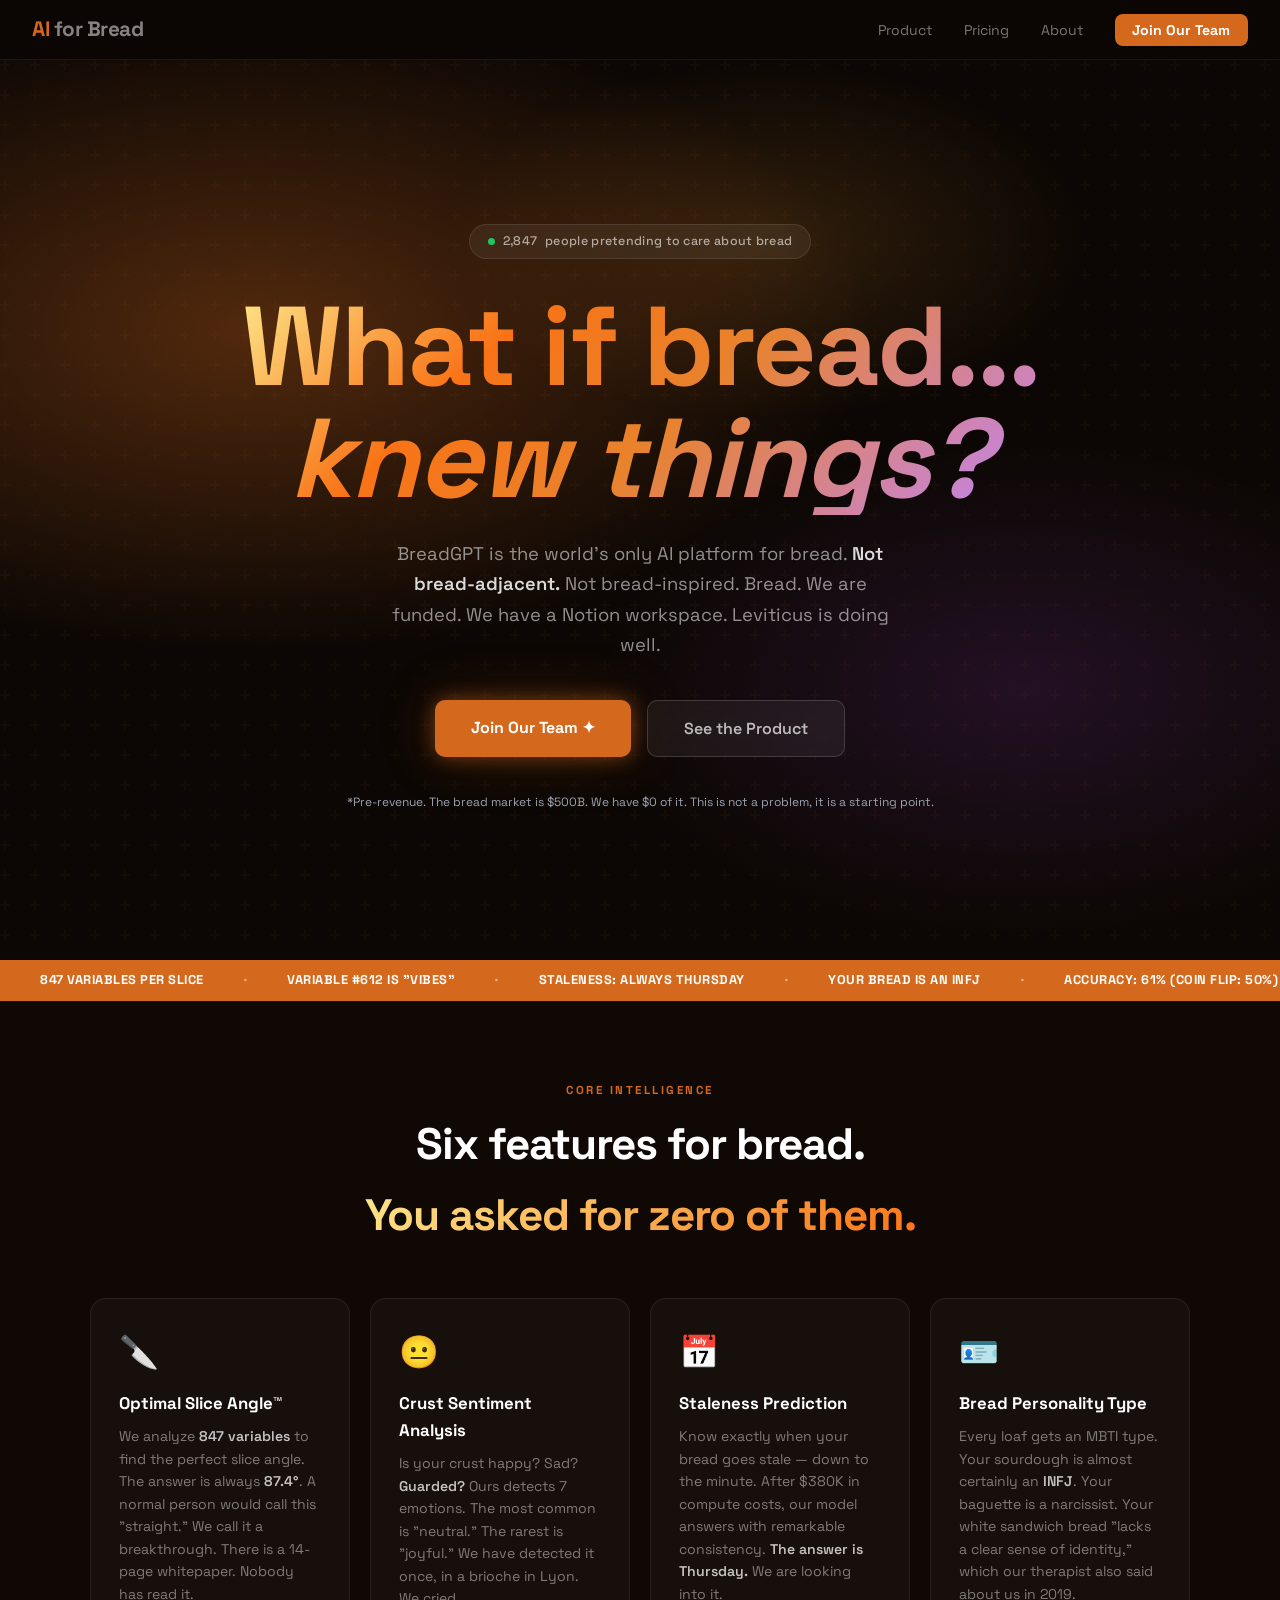
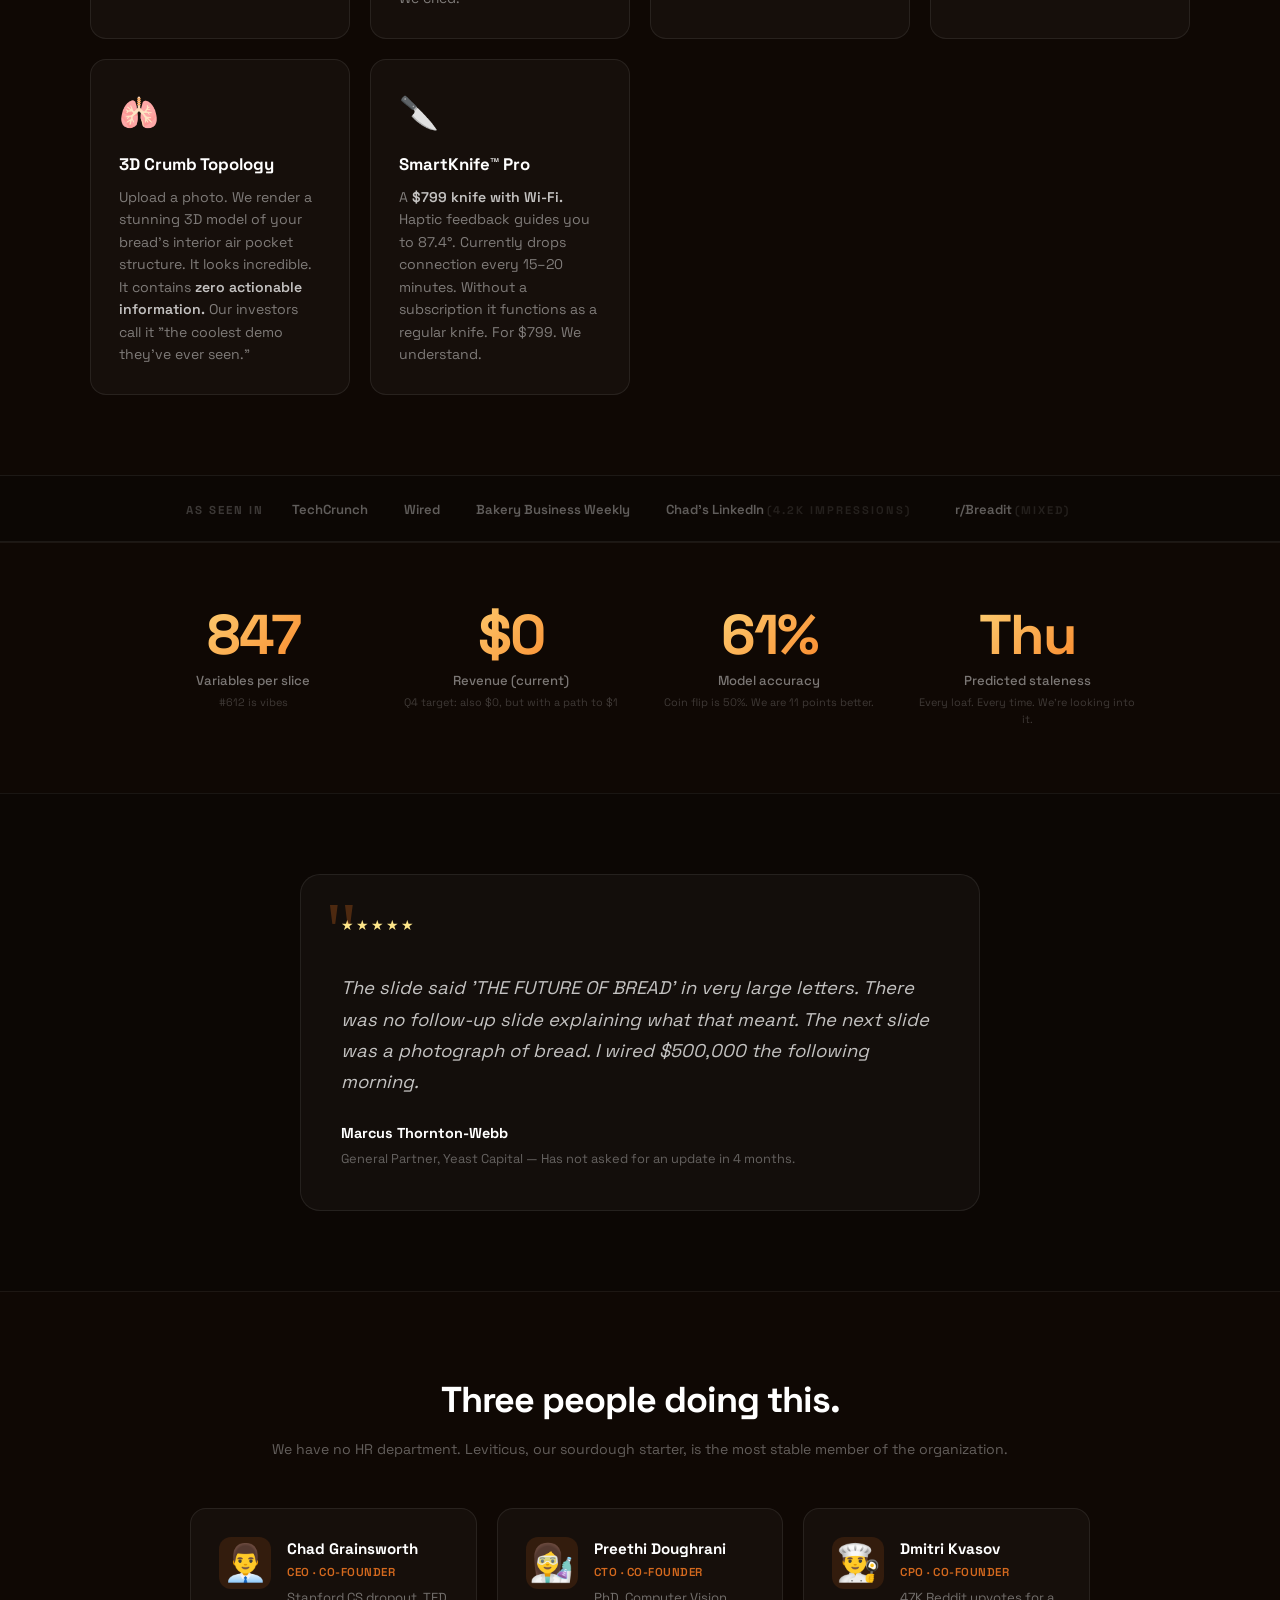
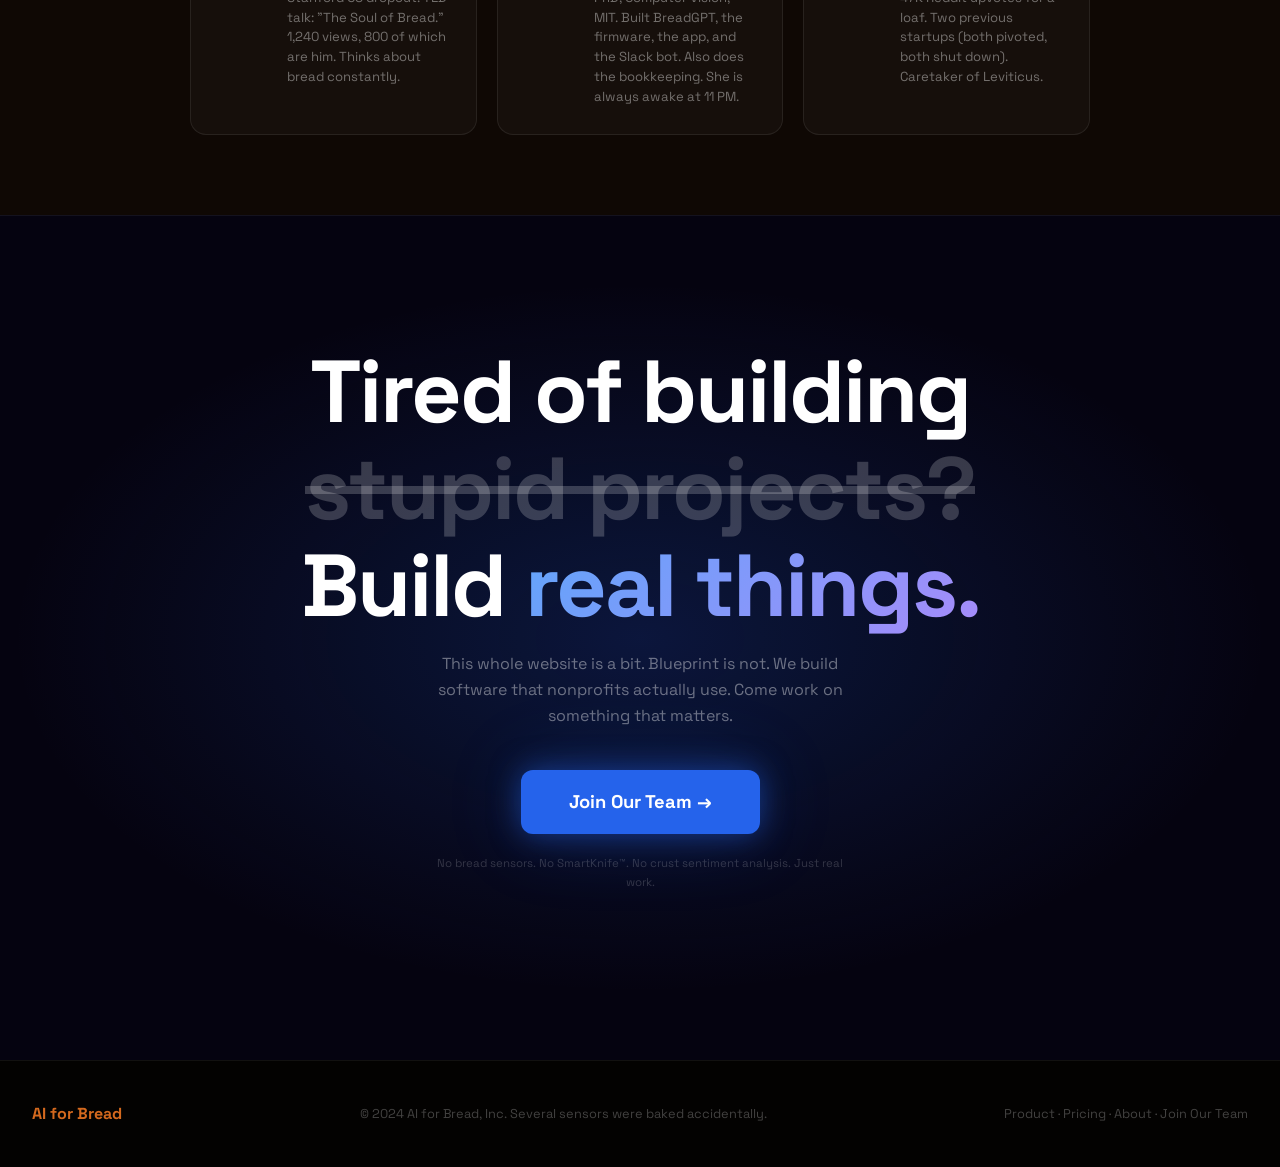
==== index.html @ 29cb82d1 "Initial commit - AI for Bread website" ====
<!DOCTYPE html>
<html lang="en">
<head>
  <meta charset="UTF-8">
  <meta name="viewport" content="width=device-width, initial-scale=1.0">
  <title>AI for Bread — We Are So Serious About This</title>
  <link rel="stylesheet" href="styles.css">
  <link rel="icon" href="data:image/svg+xml,<svg xmlns='http://www.w3.org/2000/svg' viewBox='0 0 100 100'><text y='.9em' font-size='90'>🍞</text></svg>">
  <style>
    body { font-family: 'Space Grotesk', sans-serif; }

    /* ── VIBE HERO ── */
    .vibe-hero {
      min-height: 100vh;
      background:
        radial-gradient(ellipse 80% 60% at 20% 30%, rgba(212,105,30,0.35) 0%, transparent 60%),
        radial-gradient(ellipse 60% 50% at 80% 70%, rgba(139,60,180,0.18) 0%, transparent 55%),
        radial-gradient(ellipse 50% 40% at 60% 20%, rgba(255,160,50,0.15) 0%, transparent 50%),
        #0c0704;
      display: flex;
      flex-direction: column;
      align-items: center;
      justify-content: center;
      text-align: center;
      padding: 5rem 2rem 4rem;
      position: relative;
      overflow: hidden;
    }

    .vibe-hero::before {
      content: '';
      position: absolute; inset: 0;
      background: url("data:image/svg+xml,%3Csvg width='60' height='60' viewBox='0 0 60 60' xmlns='http://www.w3.org/2000/svg'%3E%3Cg fill='none' fill-rule='evenodd'%3E%3Cg fill='%23D4691E' fill-opacity='0.04'%3E%3Cpath d='M36 34v-4h-2v4h-4v2h4v4h2v-4h4v-2h-4zm0-30V0h-2v4h-4v2h4v4h2V6h4V4h-4zM6 34v-4H4v4H0v2h4v4h2v-4h4v-2H6zM6 4V0H4v4H0v2h4v4h2V6h4V4H6z'/%3E%3C/g%3E%3C/g%3E%3C/svg%3E");
      pointer-events: none;
    }

    .live-badge {
      display: inline-flex;
      align-items: center;
      gap: 0.5rem;
      background: rgba(255,255,255,0.06);
      border: 1px solid rgba(255,255,255,0.1);
      backdrop-filter: blur(10px);
      color: rgba(255,255,255,0.6);
      padding: 0.4rem 1.1rem;
      border-radius: 999px;
      font-size: 0.78rem;
      font-weight: 500;
      margin-bottom: 2rem;
      letter-spacing: 0.3px;
    }
    .live-dot {
      width: 7px; height: 7px;
      background: #22c55e;
      border-radius: 50%;
      animation: pulse-dot 2s ease-in-out infinite;
    }
    @keyframes pulse-dot {
      0%, 100% { opacity: 1; box-shadow: 0 0 0 0 rgba(34,197,94,0.4); }
      50% { opacity: 0.7; box-shadow: 0 0 0 5px rgba(34,197,94,0); }
    }

    .gradient-headline {
      font-size: clamp(3rem, 9vw, 7rem);
      font-weight: 900;
      line-height: 1.0;
      margin-bottom: 1.5rem;
      background: linear-gradient(135deg, #fde68a 0%, #f97316 30%, #e8832d 55%, #c084fc 100%);
      -webkit-background-clip: text;
      -webkit-text-fill-color: transparent;
      background-clip: text;
      letter-spacing: -2px;
    }
    .gradient-headline em {
      font-style: italic;
      -webkit-text-fill-color: transparent;
    }

    .hero-sub {
      font-size: 1.15rem;
      color: rgba(255,255,255,0.55);
      max-width: 520px;
      margin: 0 auto 2.5rem;
      line-height: 1.65;
      font-weight: 400;
    }
    .hero-sub strong { color: rgba(255,255,255,0.85); font-weight: 600; }

    .hero-buttons {
      display: flex; gap: 1rem; flex-wrap: wrap; justify-content: center;
      margin-bottom: 1.25rem;
    }

    .btn-glow {
      display: inline-block;
      background: var(--orange);
      color: white;
      padding: 0.9rem 2.25rem;
      border-radius: 10px;
      font-family: 'Space Grotesk', sans-serif;
      font-weight: 700;
      font-size: 1rem;
      text-decoration: none;
      transition: all 0.2s;
      box-shadow: 0 0 20px rgba(212,105,30,0.5), 0 0 60px rgba(212,105,30,0.2);
      animation: glow-pulse 3s ease-in-out infinite;
    }
    .btn-glow:hover {
      transform: translateY(-2px);
      box-shadow: 0 0 30px rgba(212,105,30,0.7), 0 0 80px rgba(212,105,30,0.3);
    }
    @keyframes glow-pulse {
      0%, 100% { box-shadow: 0 0 20px rgba(212,105,30,0.5), 0 0 60px rgba(212,105,30,0.15); }
      50% { box-shadow: 0 0 30px rgba(212,105,30,0.7), 0 0 80px rgba(212,105,30,0.25); }
    }

    .btn-ghost-dark {
      display: inline-block;
      background: rgba(255,255,255,0.06);
      color: rgba(255,255,255,0.7);
      border: 1px solid rgba(255,255,255,0.15);
      padding: 0.9rem 2.25rem;
      border-radius: 10px;
      font-family: 'Space Grotesk', sans-serif;
      font-weight: 600;
      font-size: 1rem;
      text-decoration: none;
      transition: all 0.2s;
      backdrop-filter: blur(8px);
    }
    .btn-ghost-dark:hover {
      background: rgba(255,255,255,0.1);
      color: white;
    }

    .hero-note {
      font-size: 0.72rem;
      color: rgba(255,255,255,0.25);
      font-weight: 400;
    }

    /* ── MARQUEE ── */
    .marquee-wrap {
      background: var(--orange);
      overflow: hidden;
      padding: 0.65rem 0;
      display: flex;
    }
    .marquee-track {
      display: flex;
      white-space: nowrap;
      animation: marquee 28s linear infinite;
      gap: 0;
    }
    .marquee-track span {
      font-family: 'Space Grotesk', sans-serif;
      font-size: 0.8rem;
      font-weight: 700;
      color: white;
      letter-spacing: 0.5px;
      padding: 0 2.5rem;
      text-transform: uppercase;
    }
    .marquee-track span.dot { padding: 0; opacity: 0.5; }
    @keyframes marquee {
      0% { transform: translateX(0); }
      100% { transform: translateX(-50%); }
    }

    /* ── FEATURE CARDS ── */
    .features-section {
      padding: 5rem 2rem;
      background: #0f0804;
    }
    .features-section .section-eyebrow {
      text-align: center;
      font-size: 0.72rem;
      text-transform: uppercase;
      letter-spacing: 2.5px;
      color: var(--orange);
      font-weight: 700;
      margin-bottom: 0.6rem;
    }
    .features-section h2 {
      text-align: center;
      font-size: clamp(1.75rem, 4vw, 2.75rem);
      font-weight: 900;
      color: white;
      margin-bottom: 3rem;
      letter-spacing: -1px;
    }
    .features-section h2 span {
      background: linear-gradient(135deg, #fde68a, #f97316);
      -webkit-background-clip: text;
      -webkit-text-fill-color: transparent;
      background-clip: text;
    }

    .vibe-grid {
      display: grid;
      grid-template-columns: repeat(auto-fit, minmax(260px, 1fr));
      gap: 1.25rem;
      max-width: 1100px;
      margin: 0 auto;
    }

    .vibe-card {
      background: rgba(255,255,255,0.03);
      border: 1px solid rgba(255,255,255,0.08);
      border-radius: 16px;
      padding: 1.75rem;
      position: relative;
      transition: border-color 0.2s, background 0.2s;
      overflow: hidden;
    }
    .vibe-card::before {
      content: '';
      position: absolute;
      top: 0; left: 0; right: 0;
      height: 2px;
      background: linear-gradient(90deg, var(--orange), #c084fc, transparent);
      opacity: 0;
      transition: opacity 0.2s;
    }
    .vibe-card:hover { background: rgba(255,255,255,0.05); border-color: rgba(212,105,30,0.3); }
    .vibe-card:hover::before { opacity: 1; }

    .vibe-card-icon { font-size: 2rem; margin-bottom: 0.75rem; display: block; }
    .vibe-card-title {
      font-size: 1.05rem;
      font-weight: 700;
      color: white;
      margin-bottom: 0.5rem;
    }
    .vibe-card-body {
      font-size: 0.88rem;
      color: rgba(255,255,255,0.45);
      line-height: 1.6;
    }
    .vibe-card-body strong { color: rgba(255,255,255,0.75); font-weight: 600; }

    /* ── SOCIAL PROOF BAR ── */
    .proof-bar {
      background: rgba(255,255,255,0.03);
      border-top: 1px solid rgba(255,255,255,0.07);
      border-bottom: 1px solid rgba(255,255,255,0.07);
      padding: 1.25rem 2rem;
      text-align: center;
    }
    .proof-bar span {
      font-size: 0.72rem;
      text-transform: uppercase;
      letter-spacing: 2px;
      color: rgba(255,255,255,0.2);
      font-weight: 700;
      margin-right: 0.5rem;
    }
    .proof-bar a {
      font-size: 0.82rem;
      font-weight: 600;
      color: rgba(255,255,255,0.35);
      text-decoration: none;
      margin: 0 1rem;
      transition: color 0.2s;
    }
    .proof-bar a:hover { color: var(--orange); }

    /* ── STATS ── */
    .stats-dark {
      background: #0f0804;
      padding: 4rem 2rem;
      border-top: 1px solid rgba(255,255,255,0.06);
    }
    .stats-dark-grid {
      display: grid;
      grid-template-columns: repeat(auto-fit, minmax(200px, 1fr));
      gap: 2rem;
      max-width: 1000px;
      margin: 0 auto;
      text-align: center;
    }
    .stat-big {
      font-size: 3.5rem;
      font-weight: 900;
      letter-spacing: -2px;
      background: linear-gradient(135deg, #fde68a, #f97316);
      -webkit-background-clip: text;
      -webkit-text-fill-color: transparent;
      background-clip: text;
      line-height: 1;
      margin-bottom: 0.4rem;
    }
    .stat-label-dark {
      font-size: 0.82rem;
      color: rgba(255,255,255,0.45);
      font-weight: 500;
      margin-bottom: 0.2rem;
    }
    .stat-aside {
      font-size: 0.68rem;
      color: rgba(255,255,255,0.2);
    }

    /* ── TESTIMONIAL ── */
    .testimonial-dark {
      background: #0c0704;
      padding: 5rem 2rem;
      border-top: 1px solid rgba(255,255,255,0.06);
    }
    .testimonial-card-dark {
      max-width: 680px;
      margin: 0 auto;
      background: rgba(255,255,255,0.03);
      border: 1px solid rgba(255,255,255,0.08);
      border-radius: 20px;
      padding: 2.5rem;
      position: relative;
    }
    .quote-mark {
      font-size: 5rem;
      line-height: 1;
      color: var(--orange);
      opacity: 0.3;
      position: absolute;
      top: 1rem;
      left: 1.5rem;
      font-family: Georgia, serif;
    }
    .testimonial-text-dark {
      font-size: 1.15rem;
      color: rgba(255,255,255,0.75);
      line-height: 1.7;
      font-style: italic;
      padding-top: 1.5rem;
      margin-bottom: 1.5rem;
    }
    .testimonial-author-dark strong {
      display: block;
      font-size: 0.9rem;
      color: white;
      font-weight: 700;
    }
    .testimonial-author-dark span {
      font-size: 0.8rem;
      color: rgba(255,255,255,0.35);
    }
    .stars {
      color: #fde68a;
      font-size: 0.85rem;
      letter-spacing: 2px;
      margin-bottom: 0.75rem;
    }

    /* ── TEAM ── */
    .team-dark {
      background: #0f0804;
      padding: 5rem 2rem;
      border-top: 1px solid rgba(255,255,255,0.06);
    }
    .team-dark h2 {
      text-align: center;
      font-size: clamp(1.5rem, 3.5vw, 2.25rem);
      font-weight: 900;
      color: white;
      letter-spacing: -1px;
      margin-bottom: 0.5rem;
    }
    .team-dark .sub {
      text-align: center;
      font-size: 0.88rem;
      color: rgba(255,255,255,0.35);
      margin-bottom: 3rem;
    }
    .team-dark-grid {
      display: grid;
      grid-template-columns: repeat(auto-fit, minmax(240px, 1fr));
      gap: 1.25rem;
      max-width: 900px;
      margin: 0 auto;
    }
    .team-card-dark {
      background: rgba(255,255,255,0.03);
      border: 1px solid rgba(255,255,255,0.08);
      border-radius: 16px;
      padding: 1.75rem;
      display: flex;
      align-items: flex-start;
      gap: 1rem;
    }
    .team-avatar-dark {
      font-size: 2.25rem;
      flex-shrink: 0;
      width: 52px; height: 52px;
      background: rgba(212,105,30,0.15);
      border-radius: 12px;
      display: flex; align-items: center; justify-content: center;
    }
    .team-name { font-weight: 700; color: white; font-size: 0.95rem; margin-bottom: 0.1rem; }
    .team-title-sm { font-size: 0.72rem; color: var(--orange); font-weight: 600; text-transform: uppercase; letter-spacing: 0.5px; margin-bottom: 0.4rem; }
    .team-bio { font-size: 0.82rem; color: rgba(255,255,255,0.4); line-height: 1.5; }

    /* ── HIRING PUNCHLINE ── */
    .hiring-punchline {
      background:
        radial-gradient(ellipse 70% 60% at 50% 50%, rgba(37,99,235,0.2) 0%, transparent 70%),
        #050310;
      padding: 8rem 2rem;
      text-align: center;
      border-top: 1px solid rgba(255,255,255,0.06);
    }
    .hiring-punchline h2 {
      font-size: clamp(2.5rem, 7vw, 5.5rem);
      font-weight: 900;
      color: white;
      line-height: 1.1;
      letter-spacing: -2px;
      margin-bottom: 1rem;
    }
    .hiring-punchline h2 .strike {
      text-decoration: line-through;
      color: rgba(255,255,255,0.2);
    }
    .hiring-punchline h2 .real {
      background: linear-gradient(135deg, #60a5fa, #a78bfa);
      -webkit-background-clip: text;
      -webkit-text-fill-color: transparent;
      background-clip: text;
    }
    .hiring-punchline p {
      font-size: 1rem;
      color: rgba(255,255,255,0.4);
      max-width: 420px;
      margin: 0 auto 2.5rem;
      line-height: 1.65;
    }
    .btn-blue-glow {
      display: inline-block;
      background: #2563EB;
      color: white;
      padding: 1.1rem 3rem;
      border-radius: 12px;
      font-family: 'Space Grotesk', sans-serif;
      font-weight: 700;
      font-size: 1.15rem;
      text-decoration: none;
      box-shadow: 0 0 30px rgba(37,99,235,0.5), 0 0 80px rgba(37,99,235,0.2);
      animation: blue-glow 3s ease-in-out infinite;
      transition: transform 0.15s;
    }
    .btn-blue-glow:hover { transform: translateY(-3px); }
    @keyframes blue-glow {
      0%, 100% { box-shadow: 0 0 30px rgba(37,99,235,0.5), 0 0 80px rgba(37,99,235,0.15); }
      50% { box-shadow: 0 0 45px rgba(37,99,235,0.7), 0 0 100px rgba(37,99,235,0.25); }
    }
    .hiring-punchline .aside {
      margin-top: 1.25rem;
      font-size: 0.72rem;
      color: rgba(255,255,255,0.18);
    }

    /* ── FOOTER DARK ── */
    footer.dark {
      background: #030201;
      color: rgba(255,255,255,0.25);
      padding: 2.5rem 2rem;
      font-family: 'Space Grotesk', sans-serif;
      font-size: 0.8rem;
      display: flex;
      justify-content: space-between;
      align-items: center;
      flex-wrap: wrap;
      gap: 1rem;
      border-top: 1px solid rgba(255,255,255,0.06);
    }
    footer.dark .logo { color: var(--orange); font-weight: 800; font-size: 1rem; }
    footer.dark a { color: rgba(255,255,255,0.25); text-decoration: none; }
    footer.dark a:hover { color: var(--orange); }

    /* ── NAV DARK ── */
    nav.dark {
      background: rgba(12,7,4,0.85);
      backdrop-filter: blur(12px);
      border-bottom: 1px solid rgba(255,255,255,0.07);
    }
    nav.dark .nav-logo { color: var(--orange); }
    nav.dark .nav-logo span { color: rgba(255,255,255,0.5); }
    nav.dark .nav-links a { color: rgba(255,255,255,0.45); }
    nav.dark .nav-links a:hover { color: white; }
    nav.dark .nav-cta-dark {
      background: var(--orange);
      color: white !important;
      padding: 0.45rem 1.1rem;
      border-radius: 8px;
      font-weight: 700;
    }
  </style>
</head>
<body style="background: #0c0704; margin: 0;">

<nav class="dark" style="position: sticky; top: 0; z-index: 100; padding: 0 2rem; display: flex; align-items: center; justify-content: space-between; height: 60px;">
  <a href="index.html" class="nav-logo" style="font-family: 'Space Grotesk', sans-serif; font-size: 1.3rem; font-weight: 800; text-decoration: none;">AI <span>for Bread</span></a>
  <ul class="nav-links" style="list-style: none; display: flex; gap: 2rem; align-items: center; margin: 0; padding: 0;">
    <li><a href="product.html" style="font-family: 'Space Grotesk', sans-serif; font-size: 0.88rem; text-decoration: none; color: rgba(255,255,255,0.45); transition: color 0.2s;">Product</a></li>
    <li><a href="pricing.html" style="font-family: 'Space Grotesk', sans-serif; font-size: 0.88rem; text-decoration: none; color: rgba(255,255,255,0.45); transition: color 0.2s;">Pricing</a></li>
    <li><a href="about.html" style="font-family: 'Space Grotesk', sans-serif; font-size: 0.88rem; text-decoration: none; color: rgba(255,255,255,0.45); transition: color 0.2s;">About</a></li>
    <li><a href="https://uwblueprint.org/build" class="nav-cta-dark" style="font-family: 'Space Grotesk', sans-serif; font-size: 0.88rem; text-decoration: none;">Join Our Team</a></li>
  </ul>
</nav>

<!-- HERO -->
<div class="vibe-hero">
  <div class="live-badge">
    <span class="live-dot"></span>
    <span id="live-count">2,847</span> people pretending to care about bread
  </div>
  <h1 class="gradient-headline">What if bread...<br><em>knew things?</em></h1>
  <p class="hero-sub">
    BreadGPT is the world's only AI platform for bread. <strong>Not bread-adjacent.</strong> Not bread-inspired. Bread. We are funded. We have a Notion workspace. Leviticus is doing well.
  </p>
  <div class="hero-buttons">
    <a href="https://uwblueprint.org/build" class="btn-glow">Join Our Team ✦</a>
    <a href="product.html" class="btn-ghost-dark">See the Product</a>
  </div>
  <p class="hero-note">*Pre-revenue. The bread market is $500B. We have $0 of it. This is not a problem, it is a starting point.</p>
</div>

<!-- MARQUEE -->
<div class="marquee-wrap">
  <div class="marquee-track">
    <span>847 variables per slice</span><span class="dot">·</span>
    <span>variable #612 is "vibes"</span><span class="dot">·</span>
    <span>staleness: always thursday</span><span class="dot">·</span>
    <span>your bread is an INFJ</span><span class="dot">·</span>
    <span>accuracy: 61% (coin flip: 50%)</span><span class="dot">·</span>
    <span>SmartKnife™ reconnecting...</span><span class="dot">·</span>
    <span>$0 revenue · extremely good vibes</span><span class="dot">·</span>
    <span>do not bake the sensors</span><span class="dot">·</span>
    <span>do not ask about incident 4b</span><span class="dot">·</span>
    <!-- duplicate for seamless loop -->
    <span>847 variables per slice</span><span class="dot">·</span>
    <span>variable #612 is "vibes"</span><span class="dot">·</span>
    <span>staleness: always thursday</span><span class="dot">·</span>
    <span>your bread is an INFJ</span><span class="dot">·</span>
    <span>accuracy: 61% (coin flip: 50%)</span><span class="dot">·</span>
    <span>SmartKnife™ reconnecting...</span><span class="dot">·</span>
    <span>$0 revenue · extremely good vibes</span><span class="dot">·</span>
    <span>do not bake the sensors</span><span class="dot">·</span>
    <span>do not ask about incident 4b</span><span class="dot">·</span>
  </div>
</div>

<!-- FEATURES -->
<div class="features-section">
  <div class="section-eyebrow">Core Intelligence</div>
  <h2>Six features for bread.<br><span>You asked for zero of them.</span></h2>
  <div class="vibe-grid">
    <div class="vibe-card">
      <span class="vibe-card-icon">🔪</span>
      <div class="vibe-card-title">Optimal Slice Angle™</div>
      <div class="vibe-card-body">We analyze <strong>847 variables</strong> to find the perfect slice angle. The answer is always <strong>87.4°</strong>. A normal person would call this "straight." We call it a breakthrough. There is a 14-page whitepaper. Nobody has read it.</div>
    </div>
    <div class="vibe-card">
      <span class="vibe-card-icon">😐</span>
      <div class="vibe-card-title">Crust Sentiment Analysis</div>
      <div class="vibe-card-body">Is your crust happy? Sad? <strong>Guarded?</strong> Ours detects 7 emotions. The most common is "neutral." The rarest is "joyful." We have detected it once, in a brioche in Lyon. We cried.</div>
    </div>
    <div class="vibe-card">
      <span class="vibe-card-icon">📅</span>
      <div class="vibe-card-title">Staleness Prediction</div>
      <div class="vibe-card-body">Know exactly when your bread goes stale — down to the minute. After $380K in compute costs, our model answers with remarkable consistency. <strong>The answer is Thursday.</strong> We are looking into it.</div>
    </div>
    <div class="vibe-card">
      <span class="vibe-card-icon">🪪</span>
      <div class="vibe-card-title">Bread Personality Type</div>
      <div class="vibe-card-body">Every loaf gets an MBTI type. Your sourdough is almost certainly an <strong>INFJ</strong>. Your baguette is a narcissist. Your white sandwich bread "lacks a clear sense of identity," which our therapist also said about us in 2019.</div>
    </div>
    <div class="vibe-card">
      <span class="vibe-card-icon">🫁</span>
      <div class="vibe-card-title">3D Crumb Topology</div>
      <div class="vibe-card-body">Upload a photo. We render a stunning 3D model of your bread's interior air pocket structure. It looks incredible. It contains <strong>zero actionable information.</strong> Our investors call it "the coolest demo they've ever seen."</div>
    </div>
    <div class="vibe-card">
      <span class="vibe-card-icon">🔪</span>
      <div class="vibe-card-title">SmartKnife™ Pro</div>
      <div class="vibe-card-body">A <strong>$799 knife with Wi-Fi.</strong> Haptic feedback guides you to 87.4°. Currently drops connection every 15–20 minutes. Without a subscription it functions as a regular knife. For $799. We understand.</div>
    </div>
  </div>
</div>

<!-- PROOF BAR -->
<div class="proof-bar" style="background: #0c0704;">
  <span>As seen in</span>
  <a href="#">TechCrunch</a>
  <a href="#">Wired</a>
  <a href="#">Bakery Business Weekly</a>
  <a href="#">Chad's LinkedIn <span style="font-size:0.7rem; opacity:0.5;">(4.2K impressions)</span></a>
  <a href="#">r/Breadit <span style="font-size:0.7rem; opacity:0.5;">(mixed)</span></a>
</div>

<!-- STATS -->
<div class="stats-dark">
  <div class="stats-dark-grid">
    <div>
      <div class="stat-big">847</div>
      <div class="stat-label-dark">Variables per slice</div>
      <div class="stat-aside">#612 is vibes</div>
    </div>
    <div>
      <div class="stat-big">$0</div>
      <div class="stat-label-dark">Revenue (current)</div>
      <div class="stat-aside">Q4 target: also $0, but with a path to $1</div>
    </div>
    <div>
      <div class="stat-big">61%</div>
      <div class="stat-label-dark">Model accuracy</div>
      <div class="stat-aside">Coin flip is 50%. We are 11 points better.</div>
    </div>
    <div>
      <div class="stat-big">Thu</div>
      <div class="stat-label-dark">Predicted staleness</div>
      <div class="stat-aside">Every loaf. Every time. We're looking into it.</div>
    </div>
  </div>
</div>

<!-- TESTIMONIAL -->
<div class="testimonial-dark">
  <div class="testimonial-card-dark">
    <div class="quote-mark">"</div>
    <div class="stars">★★★★★</div>
    <p class="testimonial-text-dark">The slide said 'THE FUTURE OF BREAD' in very large letters. There was no follow-up slide explaining what that meant. The next slide was a photograph of bread. I wired $500,000 the following morning.</p>
    <div class="testimonial-author-dark">
      <strong>Marcus Thornton-Webb</strong>
      <span>General Partner, Yeast Capital — Has not asked for an update in 4 months.</span>
    </div>
  </div>
</div>

<!-- TEAM -->
<div class="team-dark">
  <h2>Three people doing this.</h2>
  <p class="sub">We have no HR department. Leviticus, our sourdough starter, is the most stable member of the organization.</p>
  <div class="team-dark-grid">
    <div class="team-card-dark">
      <div class="team-avatar-dark">👨‍💼</div>
      <div>
        <div class="team-name">Chad Grainsworth</div>
        <div class="team-title-sm">CEO · Co-founder</div>
        <div class="team-bio">Stanford CS dropout. TED talk: "The Soul of Bread." 1,240 views, 800 of which are him. Thinks about bread constantly.</div>
      </div>
    </div>
    <div class="team-card-dark">
      <div class="team-avatar-dark">👩‍🔬</div>
      <div>
        <div class="team-name">Preethi Doughrani</div>
        <div class="team-title-sm">CTO · Co-founder</div>
        <div class="team-bio">PhD, Computer Vision, MIT. Built BreadGPT, the firmware, the app, and the Slack bot. Also does the bookkeeping. She is always awake at 11 PM.</div>
      </div>
    </div>
    <div class="team-card-dark">
      <div class="team-avatar-dark">👨‍🍳</div>
      <div>
        <div class="team-name">Dmitri Kvasov</div>
        <div class="team-title-sm">CPO · Co-founder</div>
        <div class="team-bio">47K Reddit upvotes for a loaf. Two previous startups (both pivoted, both shut down). Caretaker of Leviticus.</div>
      </div>
    </div>
  </div>
</div>

<!-- HIRING PUNCHLINE -->
<div class="hiring-punchline">
  <h2>
    Tired of building<br>
    <span class="strike">stupid projects?</span><br>
    Build <span class="real">real things.</span>
  </h2>
  <p>This whole website is a bit. Blueprint is not. We build software that nonprofits actually use. Come work on something that matters.</p>
  <a href="https://uwblueprint.org/build" class="btn-blue-glow">Join Our Team →</a>
  <p class="aside">No bread sensors. No SmartKnife™. No crust sentiment analysis. Just real work.</p>
</div>

<!-- FOOTER -->
<footer class="dark">
  <span class="logo">AI for Bread</span>
  <span>© 2024 AI for Bread, Inc. Several sensors were baked accidentally.</span>
  <span>
    <a href="product.html">Product</a> ·
    <a href="pricing.html">Pricing</a> ·
    <a href="about.html">About</a> ·
    <a href="https://uwblueprint.org/build">Join Our Team</a>
  </span>
</footer>

<script>
  // Fake live counter
  const el = document.getElementById('live-count');
  let count = 2847;
  setInterval(() => {
    count += Math.floor(Math.random() * 3) - 1;
    el.textContent = count.toLocaleString();
  }, 3000);
</script>

</body>
</html>
---- styles.css ----
@import url('https://fonts.googleapis.com/css2?family=Space+Grotesk:wght@400;500;700;900&display=swap');

:root {
  --orange: #D4691E;
  --orange-light: #E8832D;
  --orange-dark: #B5571A;
  --cream: #FDF6EC;
  --brown: #4A2C0A;
  --gray: #6B7280;
  --light-gray: #F3F4F6;
  --white: #FFFFFF;
  --text: #1F1301;
}

* {
  margin: 0;
  padding: 0;
  box-sizing: border-box;
}

body {
  font-family: 'Georgia', serif;
  color: var(--text);
  background: var(--white);
  line-height: 1.6;
}

/* NAV */
nav {
  position: sticky;
  top: 0;
  z-index: 100;
  background: var(--white);
  border-bottom: 1px solid #E5E7EB;
  padding: 0 2rem;
  display: flex;
  align-items: center;
  justify-content: space-between;
  height: 64px;
}

.nav-logo {
  font-size: 1.5rem;
  font-weight: bold;
  color: var(--orange);
  text-decoration: none;
  letter-spacing: -0.5px;
}

.nav-logo span {
  color: var(--brown);
}

.nav-links {
  display: flex;
  gap: 2rem;
  list-style: none;
  align-items: center;
}

.nav-links a {
  text-decoration: none;
  color: var(--gray);
  font-family: 'Arial', sans-serif;
  font-size: 0.9rem;
  transition: color 0.2s;
}

.nav-links a:hover {
  color: var(--orange);
}

.nav-cta {
  background: var(--orange);
  color: var(--white) !important;
  padding: 0.5rem 1.25rem;
  border-radius: 6px;
  font-weight: bold;
}

.nav-cta:hover {
  background: var(--orange-dark);
  color: var(--white) !important;
}

/* BUTTONS */
.btn {
  display: inline-block;
  padding: 0.85rem 2rem;
  border-radius: 8px;
  font-family: 'Arial', sans-serif;
  font-size: 1rem;
  font-weight: bold;
  text-decoration: none;
  cursor: pointer;
  transition: all 0.2s;
  border: none;
}

.btn-primary {
  background: var(--orange);
  color: var(--white);
}

.btn-primary:hover {
  background: var(--orange-dark);
  transform: translateY(-1px);
}

.btn-outline {
  background: transparent;
  color: var(--orange);
  border: 2px solid var(--orange);
}

.btn-outline:hover {
  background: var(--orange);
  color: var(--white);
}

.btn-white {
  background: var(--white);
  color: var(--orange);
}

.btn-white:hover {
  background: var(--cream);
}

/* HERO */
.hero {
  background: var(--cream);
  padding: 6rem 2rem;
  text-align: center;
  position: relative;
  overflow: hidden;
}

.hero::before {
  content: '';
  position: absolute;
  top: -50%;
  left: -10%;
  width: 120%;
  height: 200%;
  background: radial-gradient(ellipse, rgba(212,105,30,0.08) 0%, transparent 70%);
  pointer-events: none;
}

.hero-badge {
  display: inline-block;
  background: rgba(212,105,30,0.12);
  color: var(--orange-dark);
  padding: 0.3rem 1rem;
  border-radius: 20px;
  font-family: 'Arial', sans-serif;
  font-size: 0.8rem;
  font-weight: bold;
  letter-spacing: 0.5px;
  margin-bottom: 1.5rem;
}

.hero h1 {
  font-size: clamp(2.5rem, 7vw, 5rem);
  line-height: 1.1;
  color: var(--orange);
  margin-bottom: 1.5rem;
  max-width: 900px;
  margin-left: auto;
  margin-right: auto;
}

.hero h1 em {
  font-style: italic;
  color: var(--brown);
}

.hero p {
  font-size: 1.25rem;
  color: var(--gray);
  max-width: 600px;
  margin: 0 auto 2.5rem;
  font-family: 'Arial', sans-serif;
}

.hero-note {
  font-size: 0.75rem !important;
  color: #9CA3AF !important;
  margin-top: 1rem !important;
}

.hero-buttons {
  display: flex;
  gap: 1rem;
  justify-content: center;
  flex-wrap: wrap;
}

/* LOGOS / SOCIAL PROOF */
.logos-bar {
  padding: 3rem 2rem;
  text-align: center;
  border-bottom: 1px solid #E5E7EB;
}

.logos-bar p {
  font-family: 'Arial', sans-serif;
  font-size: 0.8rem;
  text-transform: uppercase;
  letter-spacing: 1.5px;
  color: #9CA3AF;
  margin-bottom: 1.5rem;
}

.logos-list {
  display: flex;
  gap: 3rem;
  justify-content: center;
  align-items: center;
  flex-wrap: wrap;
}

.logo-item {
  font-family: 'Arial', sans-serif;
  font-weight: bold;
  font-size: 1.1rem;
  color: #D1D5DB;
  letter-spacing: -0.5px;
}

/* SECTIONS */
section {
  padding: 5rem 2rem;
}

.container {
  max-width: 1100px;
  margin: 0 auto;
}

.section-label {
  font-family: 'Arial', sans-serif;
  font-size: 0.75rem;
  text-transform: uppercase;
  letter-spacing: 2px;
  color: var(--orange);
  font-weight: bold;
  margin-bottom: 0.75rem;
}

.section-title {
  font-size: clamp(1.8rem, 4vw, 2.75rem);
  line-height: 1.2;
  margin-bottom: 1rem;
  color: var(--brown);
}

.section-sub {
  font-family: 'Arial', sans-serif;
  font-size: 1.1rem;
  color: var(--gray);
  max-width: 600px;
  margin-bottom: 3rem;
}

/* FEATURES GRID */
.features-grid {
  display: grid;
  grid-template-columns: repeat(auto-fit, minmax(300px, 1fr));
  gap: 2rem;
}

.feature-card {
  background: var(--cream);
  border-radius: 12px;
  padding: 2rem;
  border: 1px solid rgba(212,105,30,0.15);
}

.feature-icon {
  font-size: 2.5rem;
  margin-bottom: 1rem;
}

.feature-card h3 {
  font-size: 1.25rem;
  margin-bottom: 0.75rem;
  color: var(--brown);
}

.feature-card p {
  font-family: 'Arial', sans-serif;
  font-size: 0.95rem;
  color: var(--gray);
  line-height: 1.7;
}

/* STATS */
.stats-section {
  background: var(--orange);
  color: var(--white);
}

.stats-grid {
  display: grid;
  grid-template-columns: repeat(auto-fit, minmax(200px, 1fr));
  gap: 2rem;
  text-align: center;
}

.stat-number {
  font-size: 3rem;
  font-weight: bold;
  display: block;
}

.stat-label {
  font-family: 'Arial', sans-serif;
  font-size: 0.9rem;
  opacity: 0.85;
}

.stat-note {
  font-size: 0.7rem;
  opacity: 0.6;
  font-family: 'Arial', sans-serif;
}

/* TESTIMONIALS */
.testimonials-grid {
  display: grid;
  grid-template-columns: repeat(auto-fit, minmax(320px, 1fr));
  gap: 2rem;
}

.testimonial-card {
  background: var(--white);
  border: 1px solid #E5E7EB;
  border-radius: 12px;
  padding: 2rem;
  position: relative;
}

.testimonial-card::before {
  content: '"';
  font-size: 5rem;
  color: var(--orange);
  opacity: 0.2;
  position: absolute;
  top: 0.5rem;
  left: 1rem;
  line-height: 1;
}

.testimonial-text {
  font-size: 1rem;
  color: var(--text);
  margin-bottom: 1.5rem;
  font-style: italic;
  line-height: 1.7;
}

.testimonial-author {
  font-family: 'Arial', sans-serif;
  font-size: 0.85rem;
}

.testimonial-author strong {
  display: block;
  color: var(--brown);
}

.testimonial-author span {
  color: var(--gray);
}

/* PRICING */
.pricing-grid {
  display: grid;
  grid-template-columns: repeat(auto-fit, minmax(280px, 1fr));
  gap: 2rem;
  align-items: start;
}

.pricing-card {
  border: 2px solid #E5E7EB;
  border-radius: 16px;
  padding: 2.5rem;
  position: relative;
}

.pricing-card.featured {
  border-color: var(--orange);
  background: var(--cream);
}

.pricing-badge {
  position: absolute;
  top: -14px;
  left: 50%;
  transform: translateX(-50%);
  background: var(--orange);
  color: white;
  font-family: 'Arial', sans-serif;
  font-size: 0.75rem;
  font-weight: bold;
  padding: 0.25rem 1rem;
  border-radius: 20px;
  letter-spacing: 0.5px;
}

.pricing-name {
  font-size: 1.25rem;
  margin-bottom: 0.5rem;
  color: var(--brown);
}

.pricing-price {
  font-size: 3rem;
  font-weight: bold;
  color: var(--orange);
  line-height: 1;
  margin-bottom: 0.25rem;
}

.pricing-period {
  font-family: 'Arial', sans-serif;
  font-size: 0.85rem;
  color: var(--gray);
  margin-bottom: 1.5rem;
}

.pricing-features {
  list-style: none;
  margin-bottom: 2rem;
}

.pricing-features li {
  font-family: 'Arial', sans-serif;
  font-size: 0.9rem;
  color: var(--gray);
  padding: 0.4rem 0;
  display: flex;
  gap: 0.5rem;
  align-items: flex-start;
}

.pricing-features li::before {
  content: '✓';
  color: var(--orange);
  font-weight: bold;
  flex-shrink: 0;
}

/* CTA BAND */
.cta-band {
  background: var(--brown);
  color: var(--white);
  text-align: center;
  padding: 5rem 2rem;
}

.cta-band h2 {
  font-size: clamp(1.8rem, 4vw, 3rem);
  margin-bottom: 1rem;
  color: var(--cream);
}

.cta-band p {
  font-family: 'Arial', sans-serif;
  color: rgba(255,255,255,0.7);
  margin-bottom: 2rem;
  font-size: 1.1rem;
}

/* FOOTER */
footer {
  background: #0F0703;
  color: rgba(255,255,255,0.5);
  padding: 4rem 2rem 2rem;
}

.footer-grid {
  max-width: 1100px;
  margin: 0 auto;
  display: grid;
  grid-template-columns: 2fr 1fr 1fr 1fr;
  gap: 3rem;
  margin-bottom: 3rem;
}

.footer-brand {
  font-size: 1.5rem;
  font-weight: bold;
  color: var(--orange);
  margin-bottom: 0.75rem;
}

.footer-tagline {
  font-family: 'Arial', sans-serif;
  font-size: 0.85rem;
  line-height: 1.6;
  margin-bottom: 1rem;
}

.footer-col h4 {
  font-family: 'Arial', sans-serif;
  font-size: 0.75rem;
  text-transform: uppercase;
  letter-spacing: 1.5px;
  color: rgba(255,255,255,0.7);
  margin-bottom: 1rem;
}

.footer-col ul {
  list-style: none;
}

.footer-col ul li {
  margin-bottom: 0.5rem;
}

.footer-col ul li a {
  text-decoration: none;
  color: rgba(255,255,255,0.4);
  font-family: 'Arial', sans-serif;
  font-size: 0.9rem;
  transition: color 0.2s;
}

.footer-col ul li a:hover {
  color: var(--orange);
}

.footer-bottom {
  max-width: 1100px;
  margin: 0 auto;
  border-top: 1px solid rgba(255,255,255,0.1);
  padding-top: 2rem;
  font-family: 'Arial', sans-serif;
  font-size: 0.8rem;
  display: flex;
  justify-content: space-between;
  flex-wrap: wrap;
  gap: 1rem;
}

/* TEAM CARDS */
.team-grid {
  display: grid;
  grid-template-columns: repeat(auto-fit, minmax(280px, 1fr));
  gap: 2rem;
}

.team-card {
  text-align: center;
  padding: 2rem;
}

.team-avatar {
  width: 100px;
  height: 100px;
  border-radius: 50%;
  margin: 0 auto 1rem;
  display: flex;
  align-items: center;
  justify-content: center;
  font-size: 2.5rem;
  background: var(--cream);
  border: 3px solid var(--orange);
}

.team-card h3 {
  font-size: 1.2rem;
  color: var(--brown);
  margin-bottom: 0.25rem;
}

.team-card .title {
  font-family: 'Arial', sans-serif;
  font-size: 0.85rem;
  color: var(--orange);
  font-weight: bold;
  margin-bottom: 0.5rem;
}

.team-card p {
  font-family: 'Arial', sans-serif;
  font-size: 0.9rem;
  color: var(--gray);
}

/* JOB LISTINGS */
.job-card {
  border: 1px solid #E5E7EB;
  border-radius: 12px;
  padding: 1.5rem 2rem;
  display: flex;
  justify-content: space-between;
  align-items: center;
  margin-bottom: 1rem;
  transition: border-color 0.2s, box-shadow 0.2s;
}

.job-card:hover {
  border-color: var(--orange);
  box-shadow: 0 4px 12px rgba(212,105,30,0.1);
}

.job-title {
  font-size: 1.1rem;
  color: var(--brown);
  margin-bottom: 0.25rem;
}

.job-meta {
  font-family: 'Arial', sans-serif;
  font-size: 0.85rem;
  color: var(--gray);
  display: flex;
  gap: 1rem;
}

.job-tag {
  background: var(--cream);
  color: var(--orange-dark);
  padding: 0.2rem 0.75rem;
  border-radius: 20px;
  font-family: 'Arial', sans-serif;
  font-size: 0.75rem;
  font-weight: bold;
}

/* PAGE HERO (inner pages) */
.page-hero {
  background: var(--cream);
  padding: 5rem 2rem 4rem;
  text-align: center;
}

.page-hero h1 {
  font-size: clamp(2rem, 5vw, 3.5rem);
  color: var(--orange);
  margin-bottom: 1rem;
}

.page-hero p {
  font-family: 'Arial', sans-serif;
  font-size: 1.15rem;
  color: var(--gray);
  max-width: 600px;
  margin: 0 auto;
}

/* PRODUCT DEMO */
.demo-box {
  background: var(--brown);
  border-radius: 16px;
  padding: 3rem;
  text-align: center;
  color: var(--cream);
  position: relative;
  overflow: hidden;
}

.demo-box::before {
  content: '🍞';
  font-size: 15rem;
  position: absolute;
  right: -3rem;
  bottom: -3rem;
  opacity: 0.07;
}

.demo-terminal {
  background: #0F0703;
  border-radius: 10px;
  padding: 1.5rem;
  text-align: left;
  font-family: 'Courier New', monospace;
  font-size: 0.9rem;
  color: #86EFAC;
  margin: 2rem auto;
  max-width: 600px;
  line-height: 1.8;
}

.demo-terminal .prompt {
  color: var(--orange);
}

.demo-terminal .comment {
  color: rgba(134,239,172,0.4);
}

/* ACCORDION (FAQ) */
.faq-item {
  border-bottom: 1px solid #E5E7EB;
}

.faq-question {
  width: 100%;
  background: none;
  border: none;
  text-align: left;
  padding: 1.5rem 0;
  font-family: 'Georgia', serif;
  font-size: 1.1rem;
  color: var(--brown);
  cursor: pointer;
  display: flex;
  justify-content: space-between;
  align-items: center;
}

.faq-question:hover {
  color: var(--orange);
}

.faq-answer {
  font-family: 'Arial', sans-serif;
  font-size: 0.95rem;
  color: var(--gray);
  line-height: 1.7;
  padding-bottom: 1.5rem;
  display: none;
}

.faq-answer.open {
  display: block;
}

/* WAITLIST FORM */
.waitlist-form {
  display: flex;
  gap: 1rem;
  max-width: 480px;
  flex-wrap: wrap;
}

.waitlist-form input {
  flex: 1;
  padding: 0.85rem 1.25rem;
  border: 2px solid #E5E7EB;
  border-radius: 8px;
  font-size: 1rem;
  font-family: 'Arial', sans-serif;
  outline: none;
  min-width: 200px;
  transition: border-color 0.2s;
}

.waitlist-form input:focus {
  border-color: var(--orange);
}

/* ROLE CARDS */
.role-track {
  margin-bottom: 3rem;
}

.role-track-label {
  font-family: 'Arial', sans-serif;
  font-size: 0.7rem;
  text-transform: uppercase;
  letter-spacing: 2px;
  color: var(--orange);
  font-weight: bold;
  margin-bottom: 0.5rem;
}

.role-track-title {
  font-size: 1.4rem;
  color: var(--brown);
  margin-bottom: 0.25rem;
}

.role-track-sub {
  font-family: Arial;
  font-size: 0.9rem;
  color: var(--gray);
  margin-bottom: 1.5rem;
}

.roles-grid {
  display: grid;
  grid-template-columns: repeat(auto-fill, minmax(300px, 1fr));
  gap: 1.25rem;
}

.role-card {
  background: var(--white);
  border: 1.5px solid #E5E7EB;
  border-radius: 14px;
  padding: 1.5rem;
  transition: border-color 0.2s, box-shadow 0.2s, transform 0.15s;
  display: flex;
  flex-direction: column;
  gap: 0.75rem;
}

.role-card:hover {
  border-color: var(--orange);
  box-shadow: 0 6px 20px rgba(212,105,30,0.12);
  transform: translateY(-2px);
}

.role-card-icon {
  font-size: 1.75rem;
}

.role-card-name {
  font-size: 1.1rem;
  color: var(--brown);
  font-weight: bold;
}

.role-card-desc {
  font-family: Arial;
  font-size: 0.88rem;
  color: var(--gray);
  line-height: 1.65;
  flex: 1;
}

.role-card-footer {
  display: flex;
  align-items: center;
  justify-content: space-between;
  margin-top: 0.25rem;
}

.role-tag {
  background: var(--cream);
  color: var(--orange-dark);
  padding: 0.2rem 0.65rem;
  border-radius: 20px;
  font-family: Arial;
  font-size: 0.72rem;
  font-weight: bold;
}

/* HIRING STRIP (homepage) */
.hiring-strip {
  background: var(--brown);
  color: var(--cream);
  padding: 5rem 2rem;
}

.hiring-strip-inner {
  max-width: 1100px;
  margin: 0 auto;
  display: grid;
  grid-template-columns: 1fr 1fr;
  gap: 4rem;
  align-items: center;
}

.hiring-strip h2 {
  font-size: clamp(1.75rem, 3.5vw, 2.75rem);
  line-height: 1.2;
  color: var(--cream);
  margin-bottom: 1rem;
}

.hiring-strip p {
  font-family: Arial;
  font-size: 1rem;
  color: rgba(253,246,236,0.7);
  line-height: 1.7;
  margin-bottom: 1.5rem;
}

.hiring-strip .role-pills {
  display: flex;
  flex-wrap: wrap;
  gap: 0.5rem;
  margin-bottom: 2rem;
}

.hiring-strip .pill {
  background: rgba(212,105,30,0.25);
  color: var(--cream);
  border: 1px solid rgba(212,105,30,0.4);
  padding: 0.3rem 0.9rem;
  border-radius: 20px;
  font-family: Arial;
  font-size: 0.8rem;
}

.hiring-quote {
  background: rgba(212,105,30,0.15);
  border: 1px solid rgba(212,105,30,0.3);
  border-radius: 14px;
  padding: 2rem;
}

.hiring-quote blockquote {
  font-size: 1.15rem;
  font-style: italic;
  color: var(--cream);
  line-height: 1.7;
  margin-bottom: 1rem;
}

.hiring-quote cite {
  font-family: Arial;
  font-size: 0.8rem;
  color: rgba(253,246,236,0.55);
  font-style: normal;
}

@media (max-width: 768px) {
  .hiring-strip-inner {
    grid-template-columns: 1fr;
    gap: 2rem;
  }
}

/* RESPONSIVE */
@media (max-width: 768px) {
  .footer-grid {
    grid-template-columns: 1fr 1fr;
  }

  .nav-links {
    display: none;
  }

  .job-card {
    flex-direction: column;
    align-items: flex-start;
    gap: 1rem;
  }
}

@media (max-width: 480px) {
  .footer-grid {
    grid-template-columns: 1fr;
  }
}
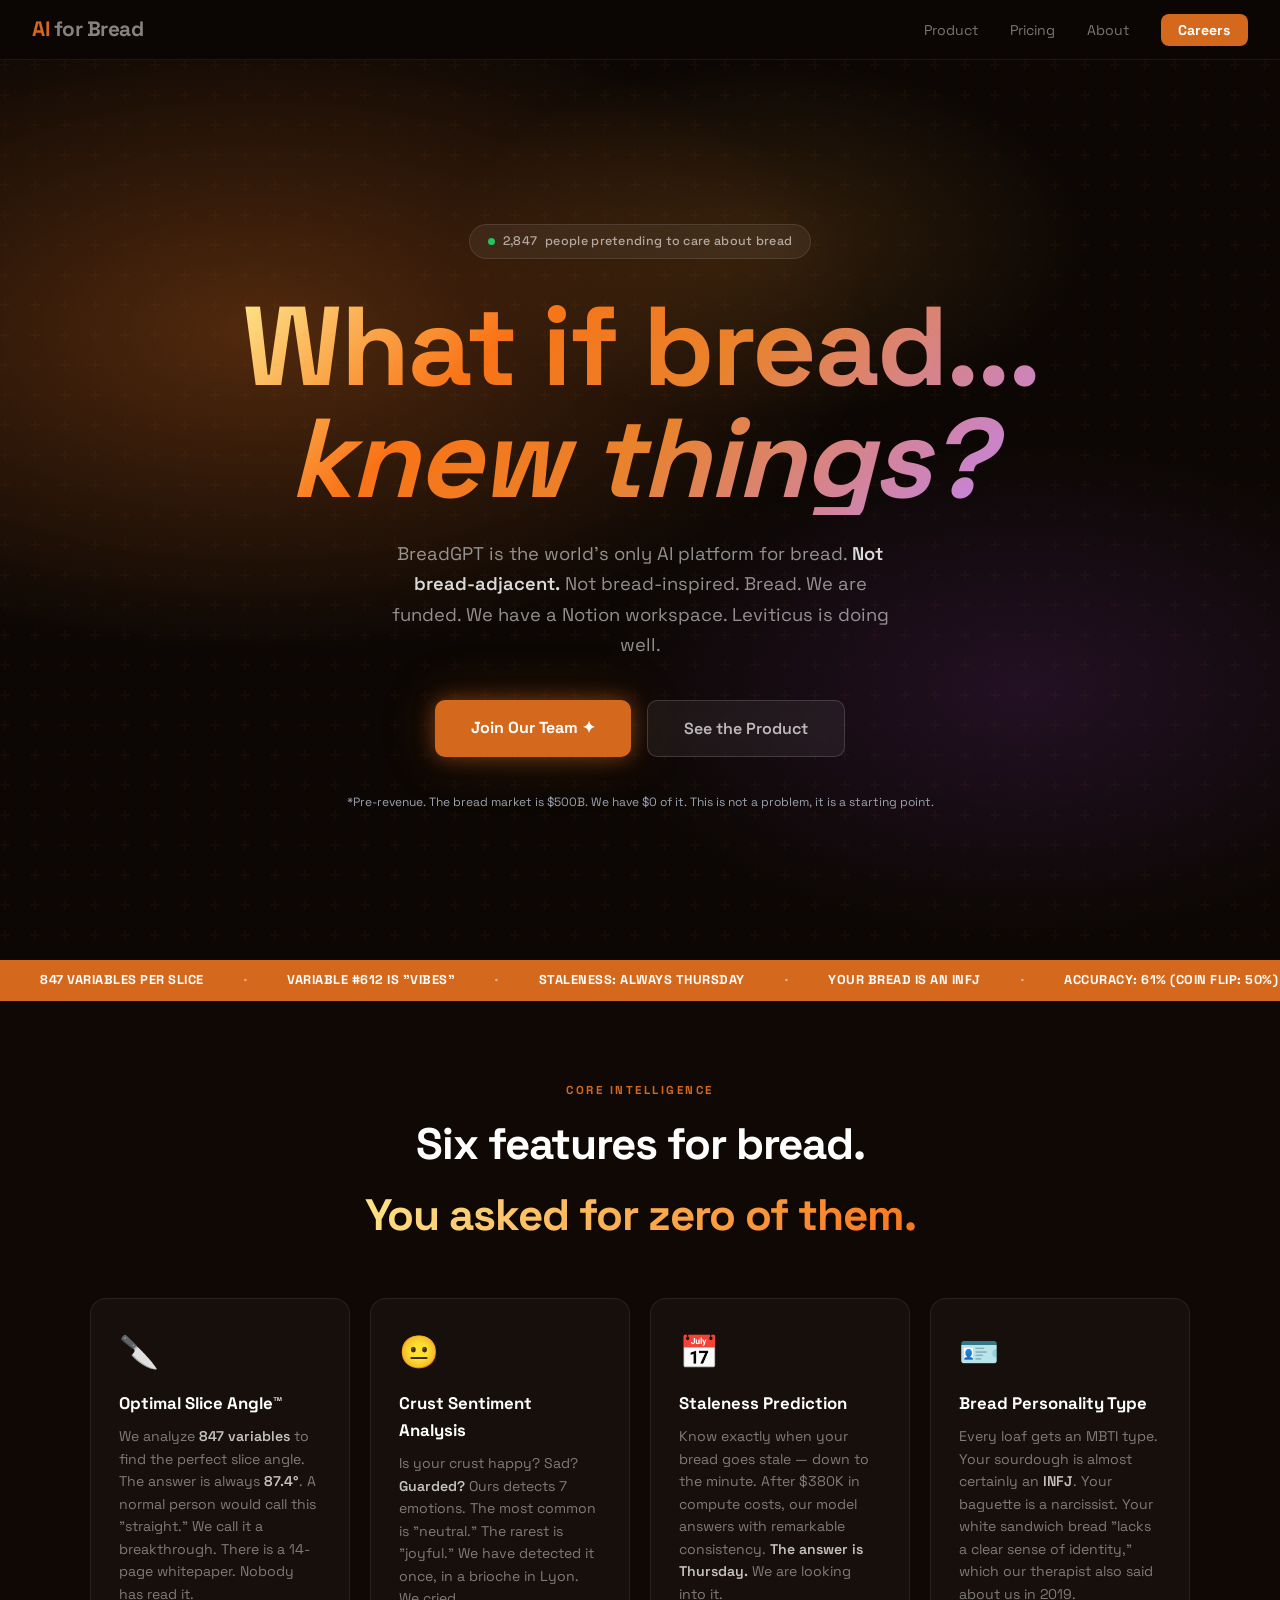
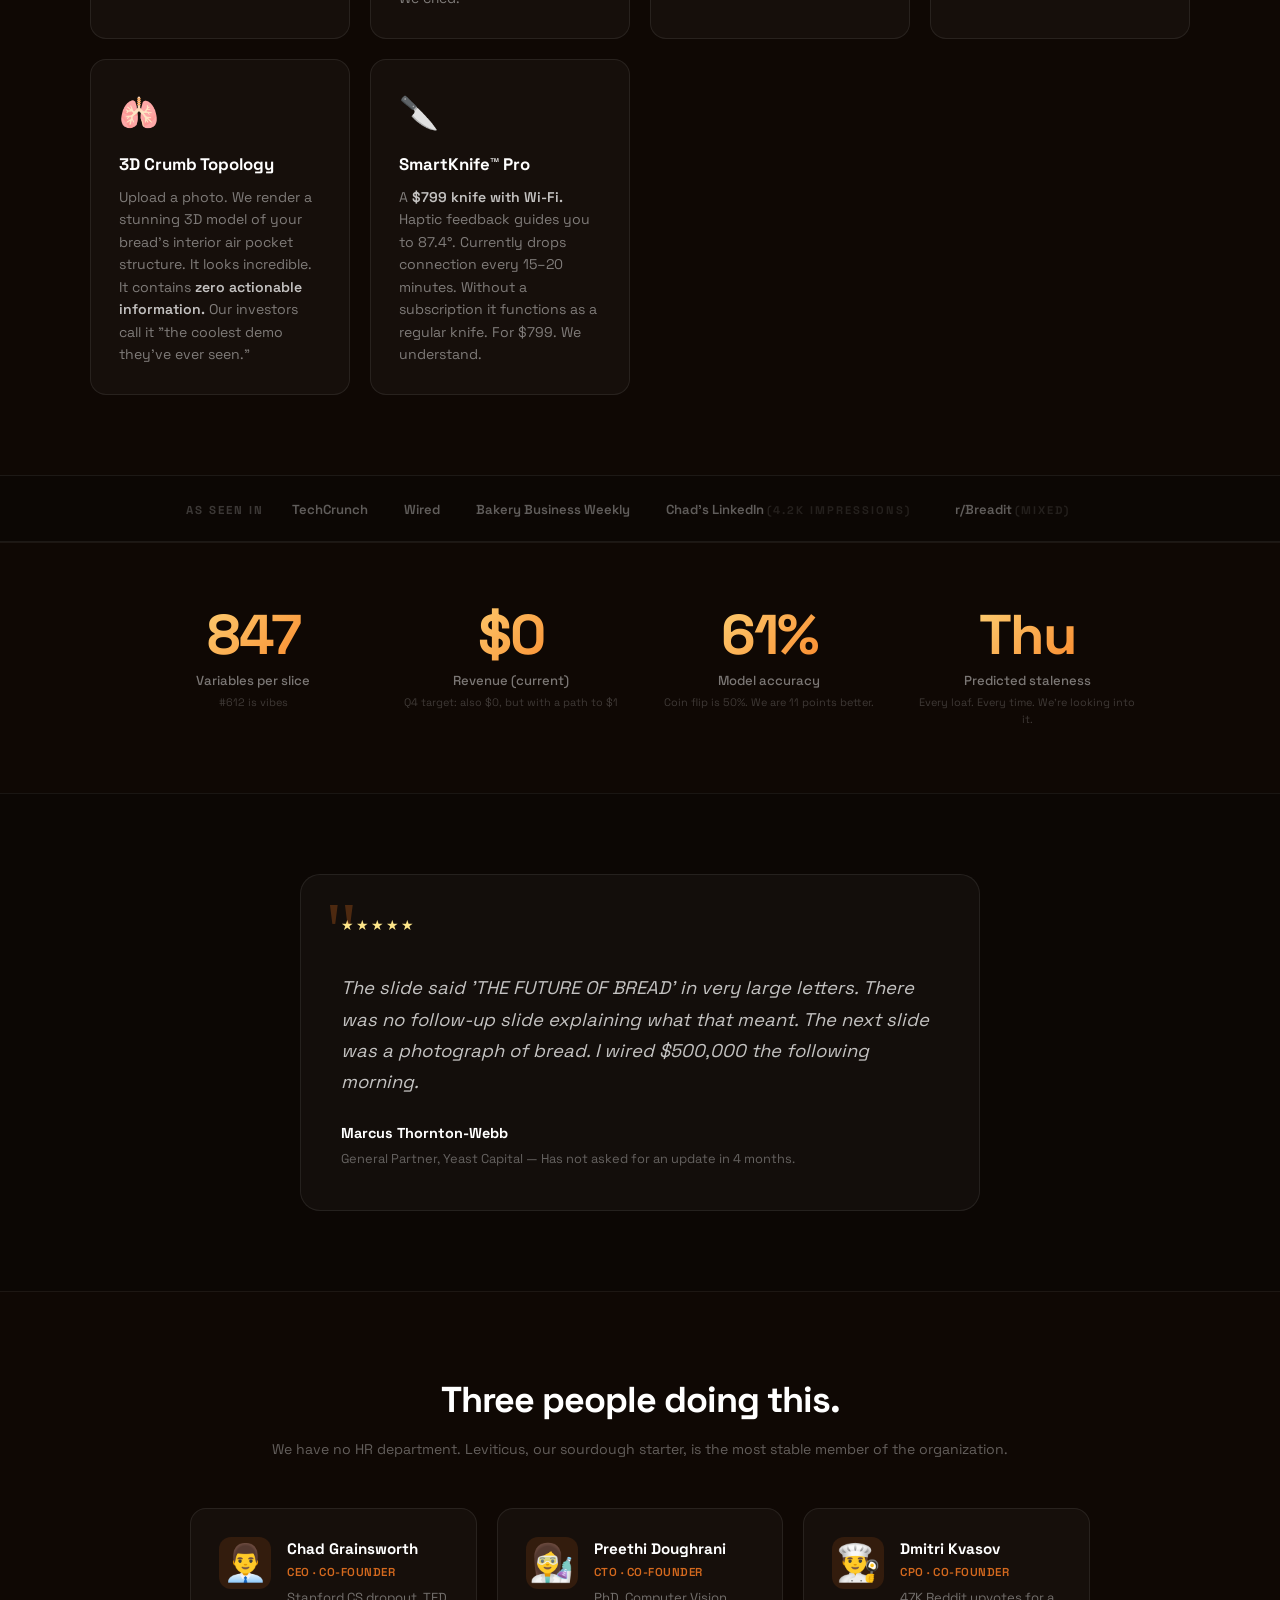
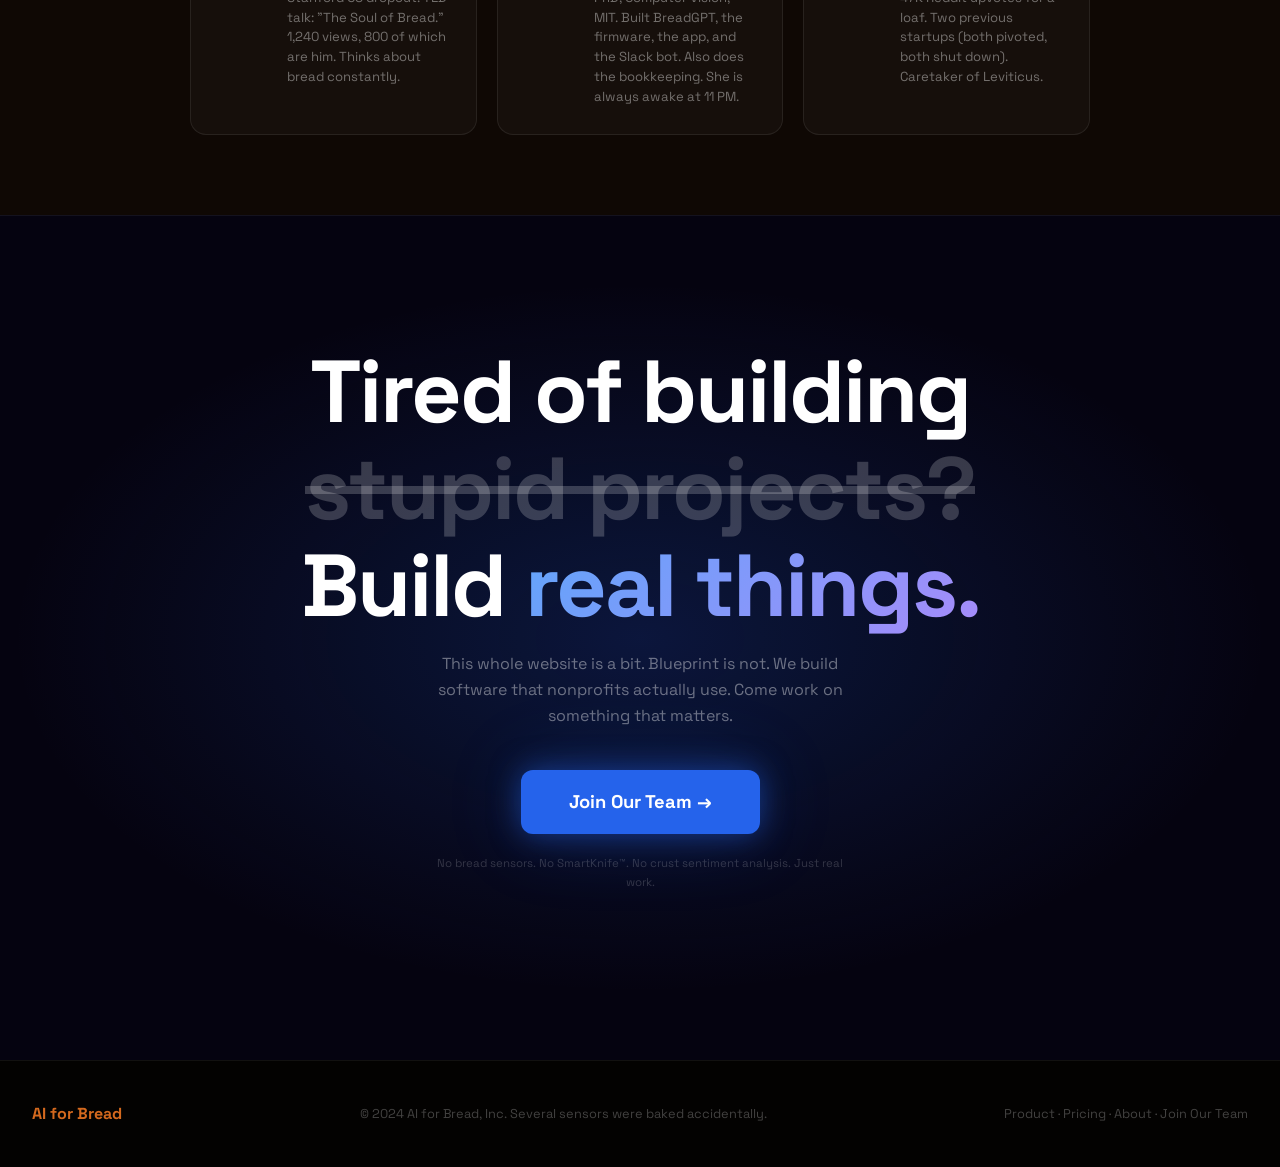
==== commit 3416c65a: "Add careers page and update nav links" ====
--- a/index.html
+++ b/index.html
@@ -503,7 +503,7 @@
     <li><a href="product.html" style="font-family: 'Space Grotesk', sans-serif; font-size: 0.88rem; text-decoration: none; color: rgba(255,255,255,0.45); transition: color 0.2s;">Product</a></li>
     <li><a href="pricing.html" style="font-family: 'Space Grotesk', sans-serif; font-size: 0.88rem; text-decoration: none; color: rgba(255,255,255,0.45); transition: color 0.2s;">Pricing</a></li>
     <li><a href="about.html" style="font-family: 'Space Grotesk', sans-serif; font-size: 0.88rem; text-decoration: none; color: rgba(255,255,255,0.45); transition: color 0.2s;">About</a></li>
-    <li><a href="https://uwblueprint.org/build" class="nav-cta-dark" style="font-family: 'Space Grotesk', sans-serif; font-size: 0.88rem; text-decoration: none;">Join Our Team</a></li>
+    <li><a href="careers.html" class="nav-cta-dark" style="font-family: 'Space Grotesk', sans-serif; font-size: 0.88rem; text-decoration: none;">Careers</a></li>
   </ul>
 </nav>
 
@@ -518,7 +518,7 @@
     BreadGPT is the world's only AI platform for bread. <strong>Not bread-adjacent.</strong> Not bread-inspired. Bread. We are funded. We have a Notion workspace. Leviticus is doing well.
   </p>
   <div class="hero-buttons">
-    <a href="https://uwblueprint.org/build" class="btn-glow">Join Our Team ✦</a>
+    <a href="careers.html" class="btn-glow">Join Our Team ✦</a>
     <a href="product.html" class="btn-ghost-dark">See the Product</a>
   </div>
   <p class="hero-note">*Pre-revenue. The bread market is $500B. We have $0 of it. This is not a problem, it is a starting point.</p>
